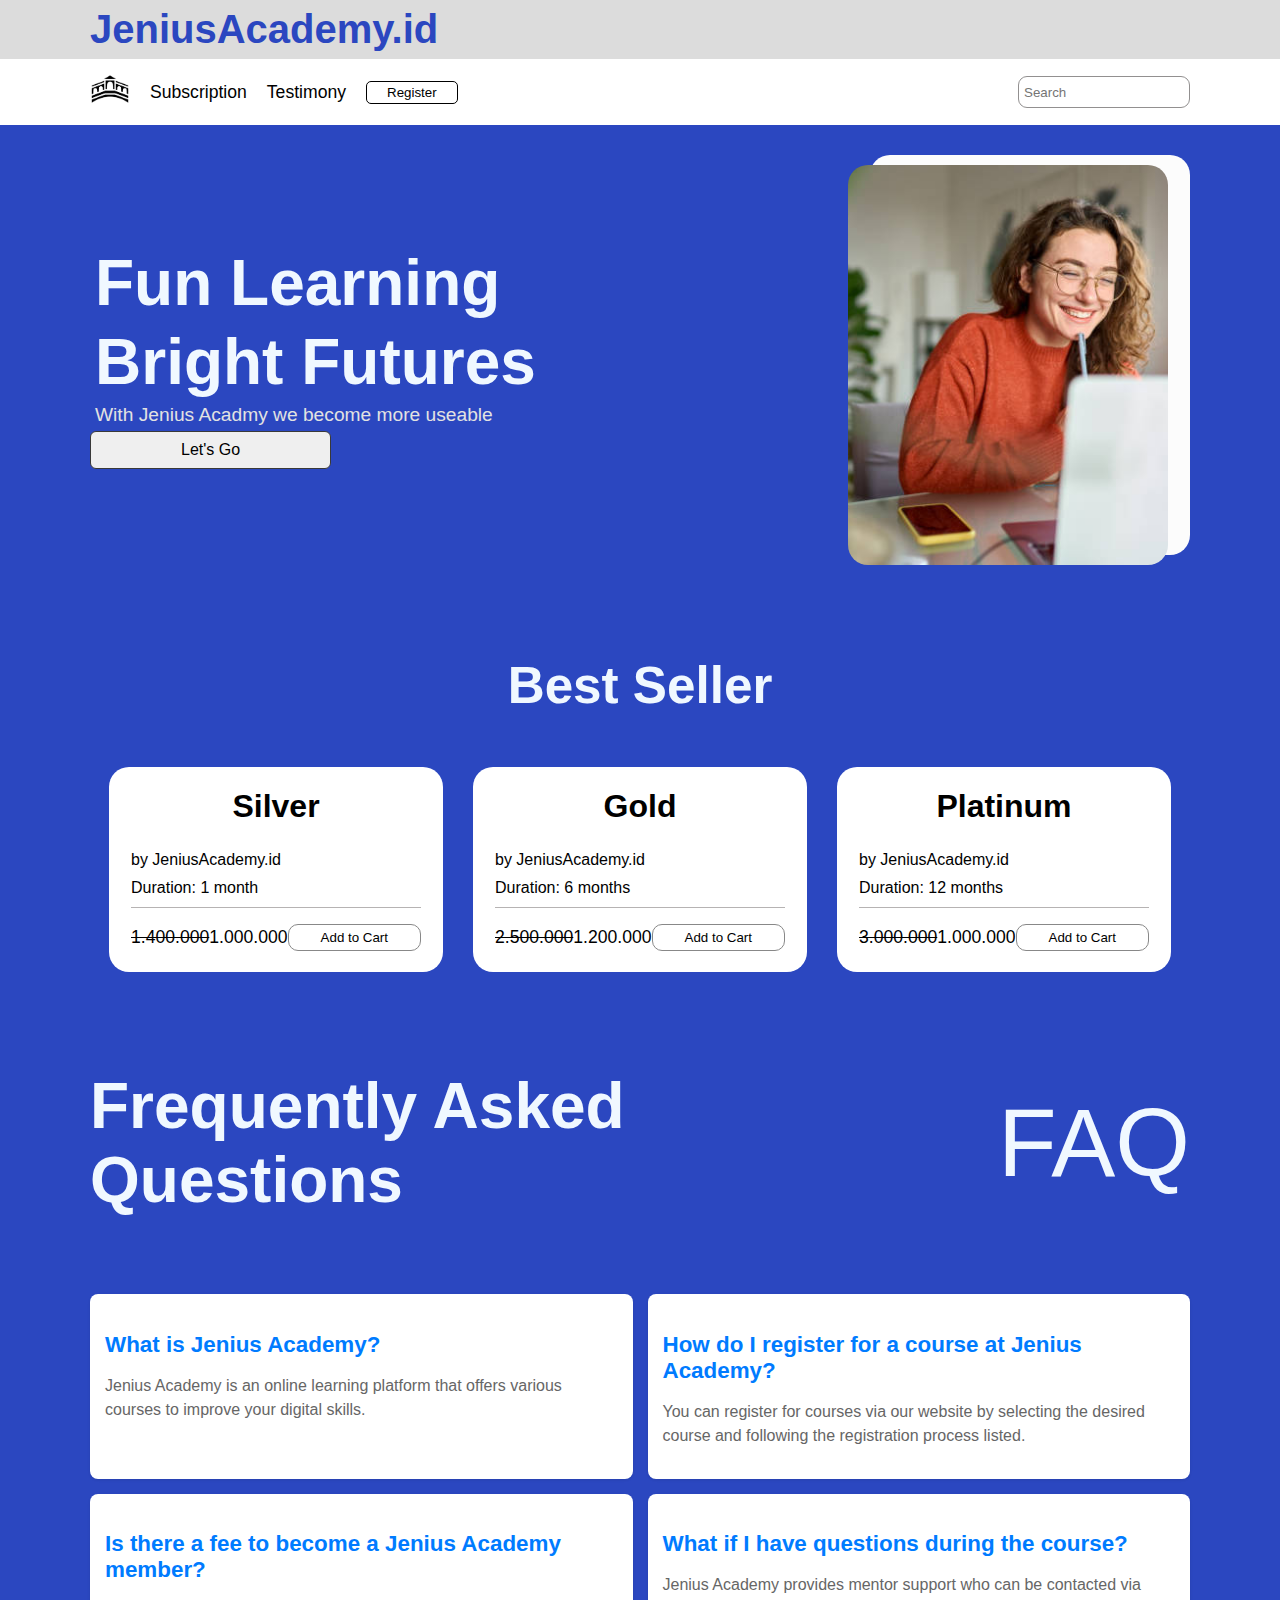
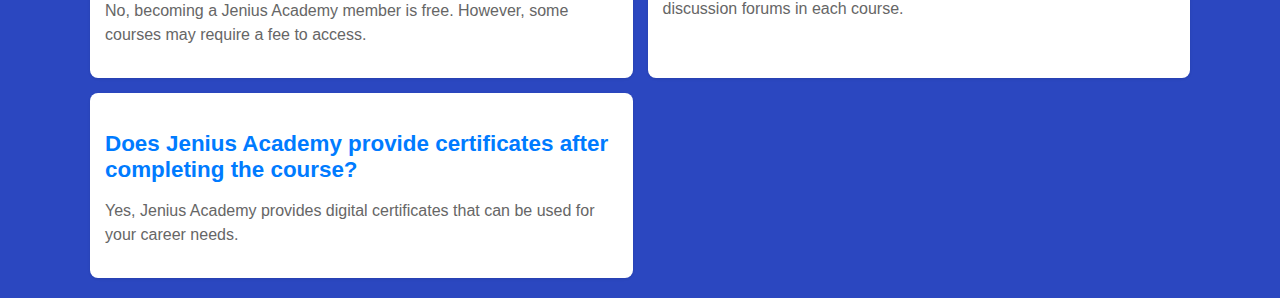
==== index.html @ 5dac83df "Add files via upload" ====
<!DOCTYPE html>
<html lang="en">
<head>
    <meta charset="UTF-8">
    <meta name="viewport" content="width=device-width, initial-scale=1.0">
    <link rel="stylesheet" href="./../css/home.css">
    <title>Homepage</title>
</head>
<body>
    <div class="home">
        <div class="top">
            <div class="nav-top">
                <p>JeniusAcademy.id</p>
            </div>
            <div class="nav">
                <ul>
                    <li>
                        <a href="./" class="img">
                            <img src="./../../Assets/logo_hci.png" alt="">
                        </a>                        
                        <!-- <p>Home</p> -->
                    </li>
                    <li>
                        <p><a href="./subs.html">Subscription</a></p>
                    </li>
                    <li>
                        <p><a href="./testi.html">Testimony</a></p>
                    </li>
                    <li>
                        <button onclick="reg()">Register</button>
                    </li>
                </ul>
                <div class="search">
                    <input type="text" placeholder="Search">
                </div>
            </div>
        </div>
        <div class="mid">
            <div class="carousel">
                <div class="left">
                    <p>Fun Learning</p>
                    <p>Bright Futures</p>
                    <p class="desc">With Jenius Acadmy we become more useable</p>
                    <button>
                        <p>Let's Go</p>
                    </button>
                </div>
                <div class="right">
                    <div class="pak1"></div>
                    <div class="pak2">
                                              
                    </div>
                </div>
            </div>
            <div class="best">
                <div class="title">
                    <p>Best Seller</p>                    
                </div>
                <div class="cards">
                    <div class="card">
                        <div class="card-header">
                            <h1>Silver</h1>
                        </div>
                        <div class="card-body">                            
                            <p>by JeniusAcademy.id</p>
                            <p>Duration: 1 month</p>
                            <div class="r1">
                                <p>1.400.000</p>
                                <span>1.000.000</span>
                                <button>Add to Cart</button>
                            </div>
                        </div>
                    </div>
                    <div class="card">
                        <div class="card-header">
                            <h1>Gold</h1>
                        </div>
                        <div class="card-body">
                            <p>by JeniusAcademy.id</p>
                            <p>Duration: 6 months</p>
                            <div class="r1">
                                <p>2.500.000</p>
                                <span>1.200.000</span>
                                <button>Add to Cart</button>
                            </div>
                        </div>
                    </div>
                    <div class="card">
                        <div class="card-header">
                            <h1>Platinum</h1>
                        </div>
                        <div class="card-body">
                            <p>by JeniusAcademy.id</p>
                            <p>Duration: 12 months</p>
                            <div class="r1">
                                <p>3.000.000</p>
                                <span>1.000.000</span>
                                <button>Add to Cart</button>
                            </div>
                        </div>
                    </div>
                </div>
            </div>
            <div class="faq">
                <div class="faq-tit">
                    <div class="lef">
                        <p>Frequently Asked Questions</p>                        
                    </div>
                    <div class="right">
                        <p>FAQ</p>
                    </div>
                </div>
                <div class="fa-question">
                    
                <div class="faq-item">
                    <h3>What is Jenius Academy?</h3>
                    <p>Jenius Academy is an online learning platform that offers various courses to improve your digital skills.</p>
                </div>
                <div class="faq-item">
                    <h3>How do I register for a course at Jenius Academy?</h3>
                    <p>You can register for courses via our website by selecting the desired course and following the registration process listed.</p>
                </div>
                <div class="faq-item">
                    <h3>Is there a fee to become a Jenius Academy member?</h3>
                    <p>No, becoming a Jenius Academy member is free. However, some courses may require a fee to access.</p>
                </div>
                <div class="faq-item">
                    <h3>What if I have questions during the course?</h3>
                    <p>Jenius Academy provides mentor support who can be contacted via discussion forums in each course.</p>
                </div>
                <div class="faq-item">
                    <h3>Does Jenius Academy provide certificates after completing the course?</h3>
                    <p>Yes, Jenius Academy provides digital certificates that can be used for your career needs.</p>
                </div>
            </div>

        </div>
    </div>
</body>
<script src="./../../home.js"></script>
</html>
---- css/home.css ----
body {
    margin: 0;
    padding: 0;
    font-family: 'Poppins', sans-serif;    
}
.top {
    text-align: start;
}
.nav-top{
    padding: 7px 90px;
    background-color: gainsboro;
}
.nav-top p {
    font-size: 2.5rem;
    font-weight: 900;
    margin: 0;
    color: #2B47C0;
}
.nav img{
    width: 40px;
    height: auto;
}
.nav {
    align-items: center;
    padding: 5px 90px;
    list-style: none;
    display: flex;
    justify-content: space-between;
    
    a{
        text-decoration: none;
        color: #000;
    }
    button{
        background-color: transparent;
        border: 1px black solid;
        padding: 3px 20px;
        border-radius: 5px;
        cursor: pointer;
    }
    .img{
        border: 0;
        padding: 0;
        cursor: pointer;
    }
}
.nav ul {
    font-size: 1.1rem;
    display: flex;
    align-items: center;
    list-style: none;
    gap: 20px;
    margin: 0;
    padding: 0;
}
.search input {
    border-radius: 9px;
    padding: 5px;
    width: 10rem;
    height: 20px;
    border: 1px rgb(146, 144, 144) solid;
}
/*body*/
.mid{
    background-color: #2B47C0;
    color: aliceblue;
}
.carousel{
    display: flex;
    padding: 30px 90px;
    justify-content: space-between;
    align-items: center;
}
.right{
    position: relative;
}
.right .pak1{
    border-radius: 20px;
    width: 20rem;
    height: 25rem;
    background-color: rgb(252, 252, 252);
}
.right .pak2{
    border-radius: 20px;
    position: absolute;
    top: 10px;
    right: 22px;
    width: 12rem;
    height: 16rem;
    background-color: rgb(147, 147, 147);
}
.right .pak2 {
    width: 100%;
    height: 100%;
    background-image: url('./../../Assets/bck-2.jpg');
    background-size: cover;
    background-position: center;
    background-clip: initial;
}

.left p{
    font-size: 4rem;
    font-weight: bolder;
    margin: 5px;
}
.left .desc {
    font-size: 1.2rem;
    color: #e2e2e2;
    font-weight: 100;
}
.left button {
    padding: 5px 50px;
    cursor: pointer;
    border: 1px rgb(57, 57, 57) solid;
    border-radius: 6px;
    p {
        margin: 0;
        font-size: 1rem;
        font-weight: lighter;
        padding: 4px 40px;
    }
}

.best{
    padding: 20px 60px 0 60px;
    display: flex;
    flex-direction: column;
    align-items: center;

    .title{
        font-size: 3.2rem;
        font-weight: bolder;
    }
}
.best .cards {
    display: flex;
    justify-content: space-evenly;
    gap: 30px;
}
.best .card{
    background-color: rgb(255, 255, 255);
    border-radius: 20px;
}
.best .card p {
    margin: 0;
    color: #000;
}
.card-header{
    color: #000;
    text-align: center;
}
/* .card-header img{
    width: 22rem;
    height: 11.8rem;
    border-radius: 20px;
    border-bottom-left-radius: 0;
    border-bottom-right-radius: 0;
} */

.card-body .tile{
    font-size: 1.5rem;
    font-weight: 700;
}
.card-body {
    padding: 5px 22px;
    display: flex;
    flex-direction: column;
    gap: 10px;
}
.r1 {
    border-top: 1px rgb(182, 179, 179) solid;
    padding: 1rem 0;
    font-size: 1.1rem;
    display: flex;
    align-items: center;
    justify-content: space-between;

    button {
        border-radius: 10px;
        padding: 5px 2rem;
        border: 1px rgb(136, 136, 136) solid;
        background-color: transparent;
    }
    p{
        text-decoration: line-through black;
    }
    span {
        color: #000;
    }
}

/*faq*/
.faq {
    padding: 20px 90px ;
}
.faq-tit{
    display: flex;
    justify-content: space-between;
    font-size: 4rem;
    align-items: center;
}
.faq-tit .lef{
    width: 50%;
    font-weight: bolder;
}
.faq-tit .right{
    font-size: 6rem;
}


.faq .fa-question {
    display: grid;
    grid-template-columns: 1fr;
    gap: 15px;
}

.faq .faq-item {
    background-color: #fff;
    border-radius: 8px;
    padding: 15px;
    box-shadow: 0 1px 3px rgba(0,0,0,0.1);
}

.faq .faq-item h3 {
    font-size: 1.4rem;
    color: #007BFF;
    margin-bottom: 10px;
}

.faq .faq-item p {
    font-size: 1rem;
    color: #666;
    line-height: 1.5;
}

@media (min-width: 768px) {
    .faq .fa-question {
        grid-template-columns: repeat(2, 1fr);
    }
}
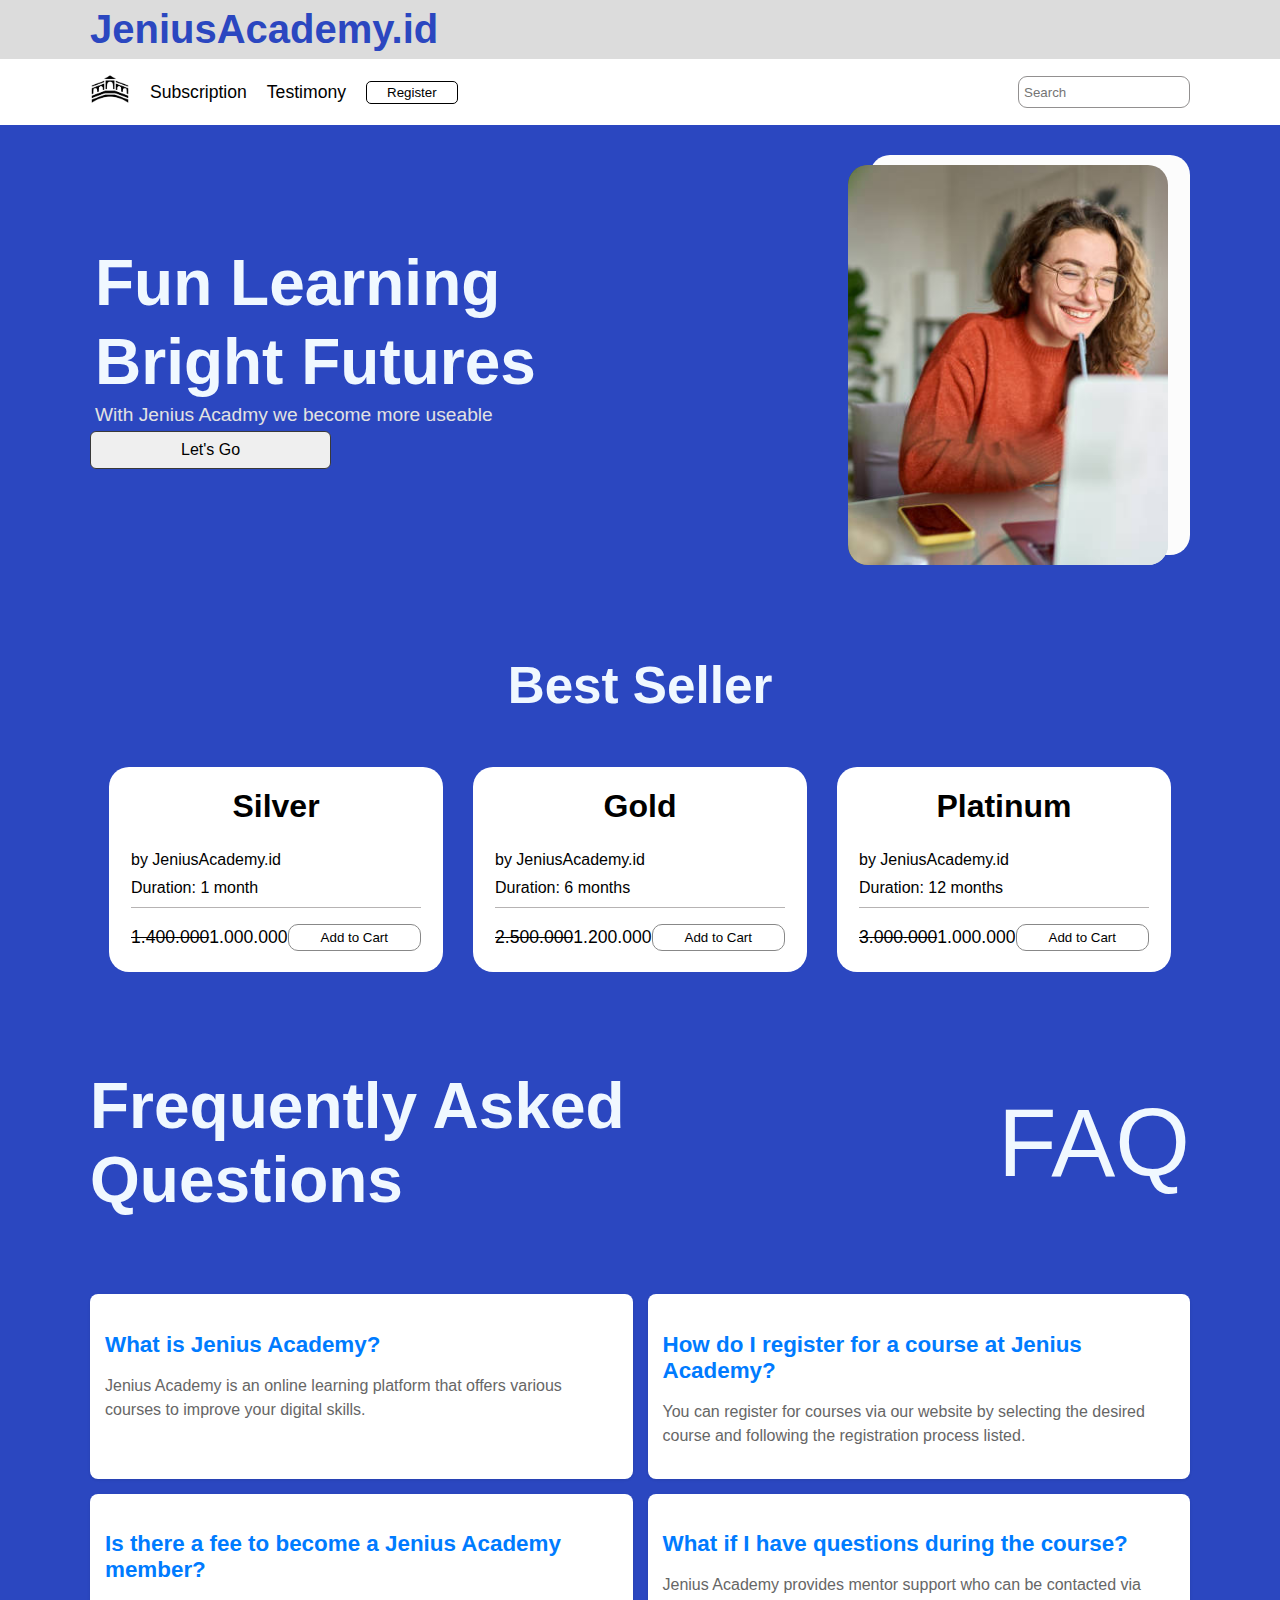
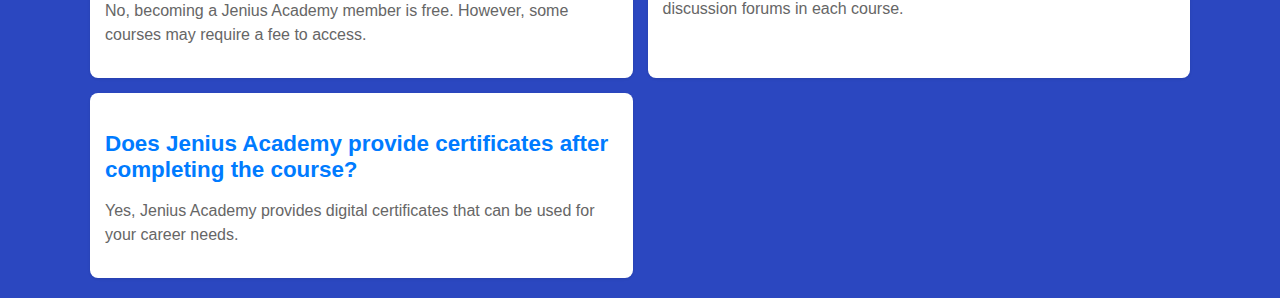
==== commit c867067c: "Update index.html" ====
--- a/index.html
+++ b/index.html
@@ -3,7 +3,7 @@
 <head>
     <meta charset="UTF-8">
     <meta name="viewport" content="width=device-width, initial-scale=1.0">
-    <link rel="stylesheet" href="./../css/home.css">
+    <link rel="stylesheet" href="css/home.css">
     <title>Homepage</title>
 </head>
 <body>
@@ -16,15 +16,15 @@
                 <ul>
                     <li>
                         <a href="./" class="img">
-                            <img src="./../../Assets/logo_hci.png" alt="">
+                            <img src="Assets/logo_hci.png" alt="">
                         </a>                        
                         <!-- <p>Home</p> -->
                     </li>
                     <li>
-                        <p><a href="./subs.html">Subscription</a></p>
+                        <p><a href="html/subs.html">Subscription</a></p>
                     </li>
                     <li>
-                        <p><a href="./testi.html">Testimony</a></p>
+                        <p><a href="html/testi.html">Testimony</a></p>
                     </li>
                     <li>
                         <button onclick="reg()">Register</button>
@@ -47,6 +47,7 @@
                 </div>
                 <div class="right">
                     <div class="pak1"></div>
+                    <img src="Assets/bck-2.jpg" class="pak2">
                     <div class="pak2">
                                               
                     </div>
@@ -137,5 +138,5 @@
         </div>
     </div>
 </body>
-<script src="./../../home.js"></script>
-</html>+<script src="js/home.js"></script>
+</html>
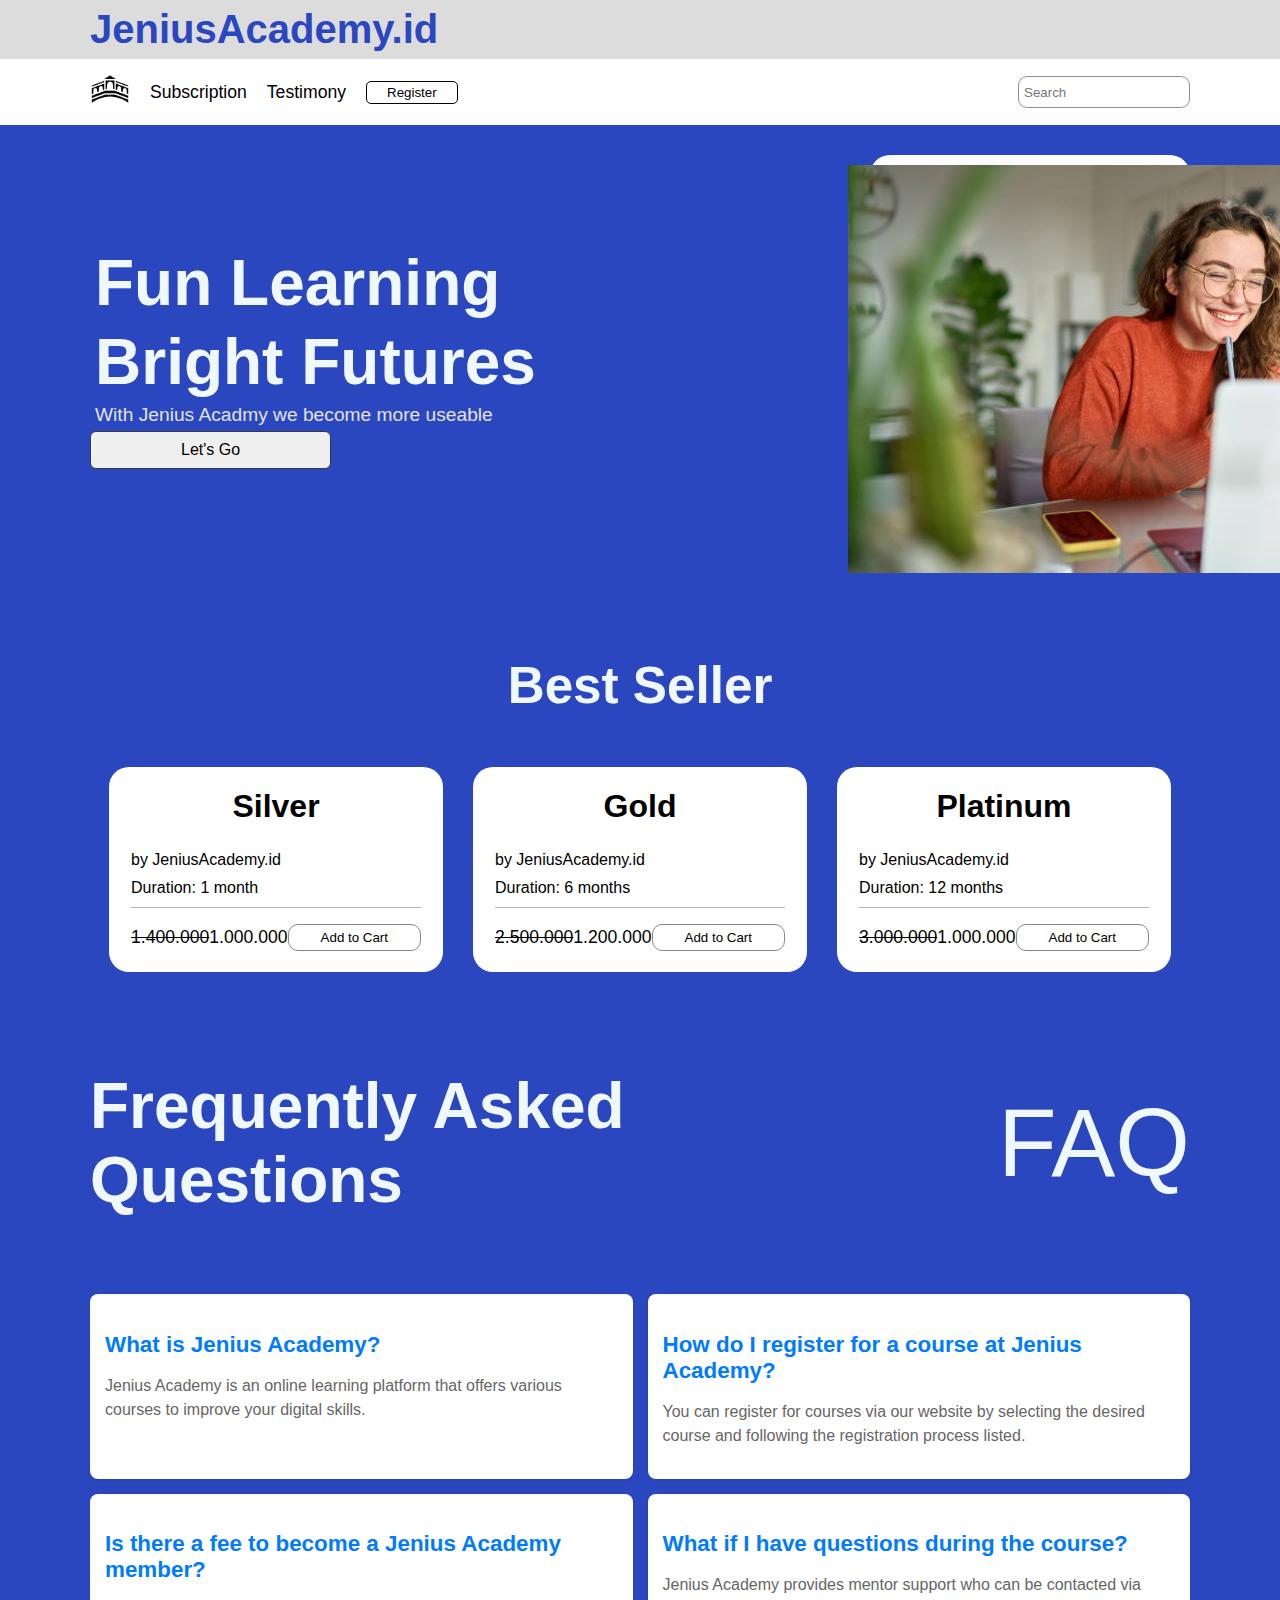
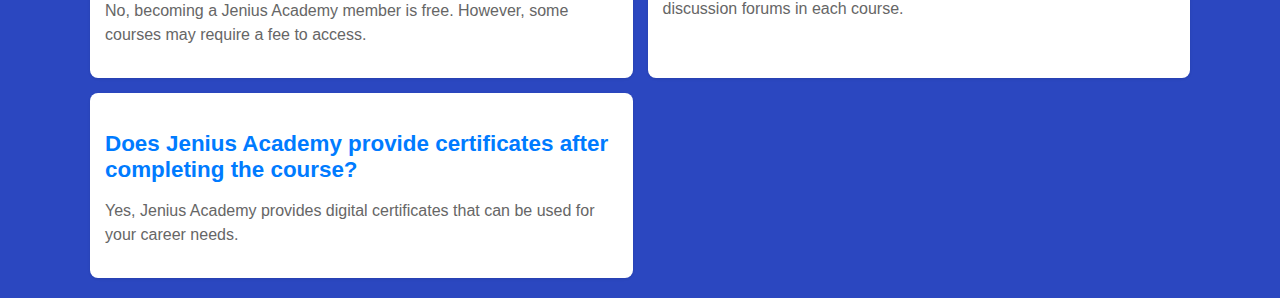
==== commit f3d4c219: "Update index.html" ====
--- a/index.html
+++ b/index.html
@@ -47,8 +47,8 @@
                 </div>
                 <div class="right">
                     <div class="pak1"></div>
-                    <img src="Assets/bck-2.jpg" class="pak2">
                     <div class="pak2">
+                        <img src="Assets/bck-2.jpg">
                                               
                     </div>
                 </div>
--- a/css/home.css
+++ b/css/home.css
@@ -1,241 +1,241 @@
-body {
-    margin: 0;
-    padding: 0;
-    font-family: 'Poppins', sans-serif;    
-}
-.top {
-    text-align: start;
-}
-.nav-top{
-    padding: 7px 90px;
-    background-color: gainsboro;
-}
-.nav-top p {
-    font-size: 2.5rem;
-    font-weight: 900;
-    margin: 0;
-    color: #2B47C0;
-}
-.nav img{
-    width: 40px;
-    height: auto;
-}
-.nav {
-    align-items: center;
-    padding: 5px 90px;
-    list-style: none;
-    display: flex;
-    justify-content: space-between;
-    
-    a{
-        text-decoration: none;
-        color: #000;
-    }
-    button{
-        background-color: transparent;
-        border: 1px black solid;
-        padding: 3px 20px;
-        border-radius: 5px;
-        cursor: pointer;
-    }
-    .img{
-        border: 0;
-        padding: 0;
-        cursor: pointer;
-    }
-}
-.nav ul {
-    font-size: 1.1rem;
-    display: flex;
-    align-items: center;
-    list-style: none;
-    gap: 20px;
-    margin: 0;
-    padding: 0;
-}
-.search input {
-    border-radius: 9px;
-    padding: 5px;
-    width: 10rem;
-    height: 20px;
-    border: 1px rgb(146, 144, 144) solid;
-}
-/*body*/
-.mid{
-    background-color: #2B47C0;
-    color: aliceblue;
-}
-.carousel{
-    display: flex;
-    padding: 30px 90px;
-    justify-content: space-between;
-    align-items: center;
-}
-.right{
-    position: relative;
-}
-.right .pak1{
-    border-radius: 20px;
-    width: 20rem;
-    height: 25rem;
-    background-color: rgb(252, 252, 252);
-}
-.right .pak2{
-    border-radius: 20px;
-    position: absolute;
-    top: 10px;
-    right: 22px;
-    width: 12rem;
-    height: 16rem;
-    background-color: rgb(147, 147, 147);
-}
-.right .pak2 {
-    width: 100%;
-    height: 100%;
-    background-image: url('./../../Assets/bck-2.jpg');
-    background-size: cover;
-    background-position: center;
-    background-clip: initial;
-}
-
-.left p{
-    font-size: 4rem;
-    font-weight: bolder;
-    margin: 5px;
-}
-.left .desc {
-    font-size: 1.2rem;
-    color: #e2e2e2;
-    font-weight: 100;
-}
-.left button {
-    padding: 5px 50px;
-    cursor: pointer;
-    border: 1px rgb(57, 57, 57) solid;
-    border-radius: 6px;
-    p {
-        margin: 0;
-        font-size: 1rem;
-        font-weight: lighter;
-        padding: 4px 40px;
-    }
-}
-
-.best{
-    padding: 20px 60px 0 60px;
-    display: flex;
-    flex-direction: column;
-    align-items: center;
-
-    .title{
-        font-size: 3.2rem;
-        font-weight: bolder;
-    }
-}
-.best .cards {
-    display: flex;
-    justify-content: space-evenly;
-    gap: 30px;
-}
-.best .card{
-    background-color: rgb(255, 255, 255);
-    border-radius: 20px;
-}
-.best .card p {
-    margin: 0;
-    color: #000;
-}
-.card-header{
-    color: #000;
-    text-align: center;
-}
-/* .card-header img{
-    width: 22rem;
-    height: 11.8rem;
-    border-radius: 20px;
-    border-bottom-left-radius: 0;
-    border-bottom-right-radius: 0;
-} */
-
-.card-body .tile{
-    font-size: 1.5rem;
-    font-weight: 700;
-}
-.card-body {
-    padding: 5px 22px;
-    display: flex;
-    flex-direction: column;
-    gap: 10px;
-}
-.r1 {
-    border-top: 1px rgb(182, 179, 179) solid;
-    padding: 1rem 0;
-    font-size: 1.1rem;
-    display: flex;
-    align-items: center;
-    justify-content: space-between;
-
-    button {
-        border-radius: 10px;
-        padding: 5px 2rem;
-        border: 1px rgb(136, 136, 136) solid;
-        background-color: transparent;
-    }
-    p{
-        text-decoration: line-through black;
-    }
-    span {
-        color: #000;
-    }
-}
-
-/*faq*/
-.faq {
-    padding: 20px 90px ;
-}
-.faq-tit{
-    display: flex;
-    justify-content: space-between;
-    font-size: 4rem;
-    align-items: center;
-}
-.faq-tit .lef{
-    width: 50%;
-    font-weight: bolder;
-}
-.faq-tit .right{
-    font-size: 6rem;
-}
-
-
-.faq .fa-question {
-    display: grid;
-    grid-template-columns: 1fr;
-    gap: 15px;
-}
-
-.faq .faq-item {
-    background-color: #fff;
-    border-radius: 8px;
-    padding: 15px;
-    box-shadow: 0 1px 3px rgba(0,0,0,0.1);
-}
-
-.faq .faq-item h3 {
-    font-size: 1.4rem;
-    color: #007BFF;
-    margin-bottom: 10px;
-}
-
-.faq .faq-item p {
-    font-size: 1rem;
-    color: #666;
-    line-height: 1.5;
-}
-
-@media (min-width: 768px) {
-    .faq .fa-question {
-        grid-template-columns: repeat(2, 1fr);
-    }
-}
-
+body {
+    margin: 0;
+    padding: 0;
+    font-family: 'Poppins', sans-serif;    
+}
+.top {
+    text-align: start;
+}
+.nav-top{
+    padding: 7px 90px;
+    background-color: gainsboro;
+}
+.nav-top p {
+    font-size: 2.5rem;
+    font-weight: 900;
+    margin: 0;
+    color: #2B47C0;
+}
+.nav img{
+    width: 40px;
+    height: auto;
+}
+.nav {
+    align-items: center;
+    padding: 5px 90px;
+    list-style: none;
+    display: flex;
+    justify-content: space-between;
+    
+    a{
+        text-decoration: none;
+        color: #000;
+    }
+    button{
+        background-color: transparent;
+        border: 1px black solid;
+        padding: 3px 20px;
+        border-radius: 5px;
+        cursor: pointer;
+    }
+    .img{
+        border: 0;
+        padding: 0;
+        cursor: pointer;
+    }
+}
+.nav ul {
+    font-size: 1.1rem;
+    display: flex;
+    align-items: center;
+    list-style: none;
+    gap: 20px;
+    margin: 0;
+    padding: 0;
+}
+.search input {
+    border-radius: 9px;
+    padding: 5px;
+    width: 10rem;
+    height: 20px;
+    border: 1px rgb(146, 144, 144) solid;
+}
+/*body*/
+.mid{
+    background-color: #2B47C0;
+    color: aliceblue;
+}
+.carousel{
+    display: flex;
+    padding: 30px 90px;
+    justify-content: space-between;
+    align-items: center;
+}
+.right{
+    position: relative;
+}
+.right .pak1{
+    border-radius: 20px;
+    width: 20rem;
+    height: 25rem;
+    background-color: rgb(252, 252, 252);
+}
+.right .pak2{
+    border-radius: 20px;
+    position: absolute;
+    top: 10px;
+    right: 22px;
+    width: 12rem;
+    height: 16rem;
+    background-color: rgb(147, 147, 147);
+}
+.right .pak2 {
+    width: 100%;
+    height: 100%;
+    background-image: url('./../../Assets/bck-2.jpg');
+    background-size: cover;
+    background-position: center;
+    background-clip: initial;
+}
+
+.left p{
+    font-size: 4rem;
+    font-weight: bolder;
+    margin: 5px;
+}
+.left .desc {
+    font-size: 1.2rem;
+    color: #e2e2e2;
+    font-weight: 100;
+}
+.left button {
+    padding: 5px 50px;
+    cursor: pointer;
+    border: 1px rgb(57, 57, 57) solid;
+    border-radius: 6px;
+    p {
+        margin: 0;
+        font-size: 1rem;
+        font-weight: lighter;
+        padding: 4px 40px;
+    }
+}
+
+.best{
+    padding: 20px 60px 0 60px;
+    display: flex;
+    flex-direction: column;
+    align-items: center;
+
+    .title{
+        font-size: 3.2rem;
+        font-weight: bolder;
+    }
+}
+.best .cards {
+    display: flex;
+    justify-content: space-evenly;
+    gap: 30px;
+}
+.best .card{
+    background-color: rgb(255, 255, 255);
+    border-radius: 20px;
+}
+.best .card p {
+    margin: 0;
+    color: #000;
+}
+.card-header{
+    color: #000;
+    text-align: center;
+}
+/* .card-header img{
+    width: 22rem;
+    height: 11.8rem;
+    border-radius: 20px;
+    border-bottom-left-radius: 0;
+    border-bottom-right-radius: 0;
+} */
+
+.card-body .tile{
+    font-size: 1.5rem;
+    font-weight: 700;
+}
+.card-body {
+    padding: 5px 22px;
+    display: flex;
+    flex-direction: column;
+    gap: 10px;
+}
+.r1 {
+    border-top: 1px rgb(182, 179, 179) solid;
+    padding: 1rem 0;
+    font-size: 1.1rem;
+    display: flex;
+    align-items: center;
+    justify-content: space-between;
+
+    button {
+        border-radius: 10px;
+        padding: 5px 2rem;
+        border: 1px rgb(136, 136, 136) solid;
+        background-color: transparent;
+    }
+    p{
+        text-decoration: line-through black;
+    }
+    span {
+        color: #000;
+    }
+}
+
+/*faq*/
+.faq {
+    padding: 20px 90px ;
+}
+.faq-tit{
+    display: flex;
+    justify-content: space-between;
+    font-size: 4rem;
+    align-items: center;
+}
+.faq-tit .lef{
+    width: 50%;
+    font-weight: bolder;
+}
+.faq-tit .right{
+    font-size: 6rem;
+}
+
+
+.faq .fa-question {
+    display: grid;
+    grid-template-columns: 1fr;
+    gap: 15px;
+}
+
+.faq .faq-item {
+    background-color: #fff;
+    border-radius: 8px;
+    padding: 15px;
+    box-shadow: 0 1px 3px rgba(0,0,0,0.1);
+}
+
+.faq .faq-item h3 {
+    font-size: 1.4rem;
+    color: #007BFF;
+    margin-bottom: 10px;
+}
+
+.faq .faq-item p {
+    font-size: 1rem;
+    color: #666;
+    line-height: 1.5;
+}
+
+@media (min-width: 768px) {
+    .faq .fa-question {
+        grid-template-columns: repeat(2, 1fr);
+    }
+}
+
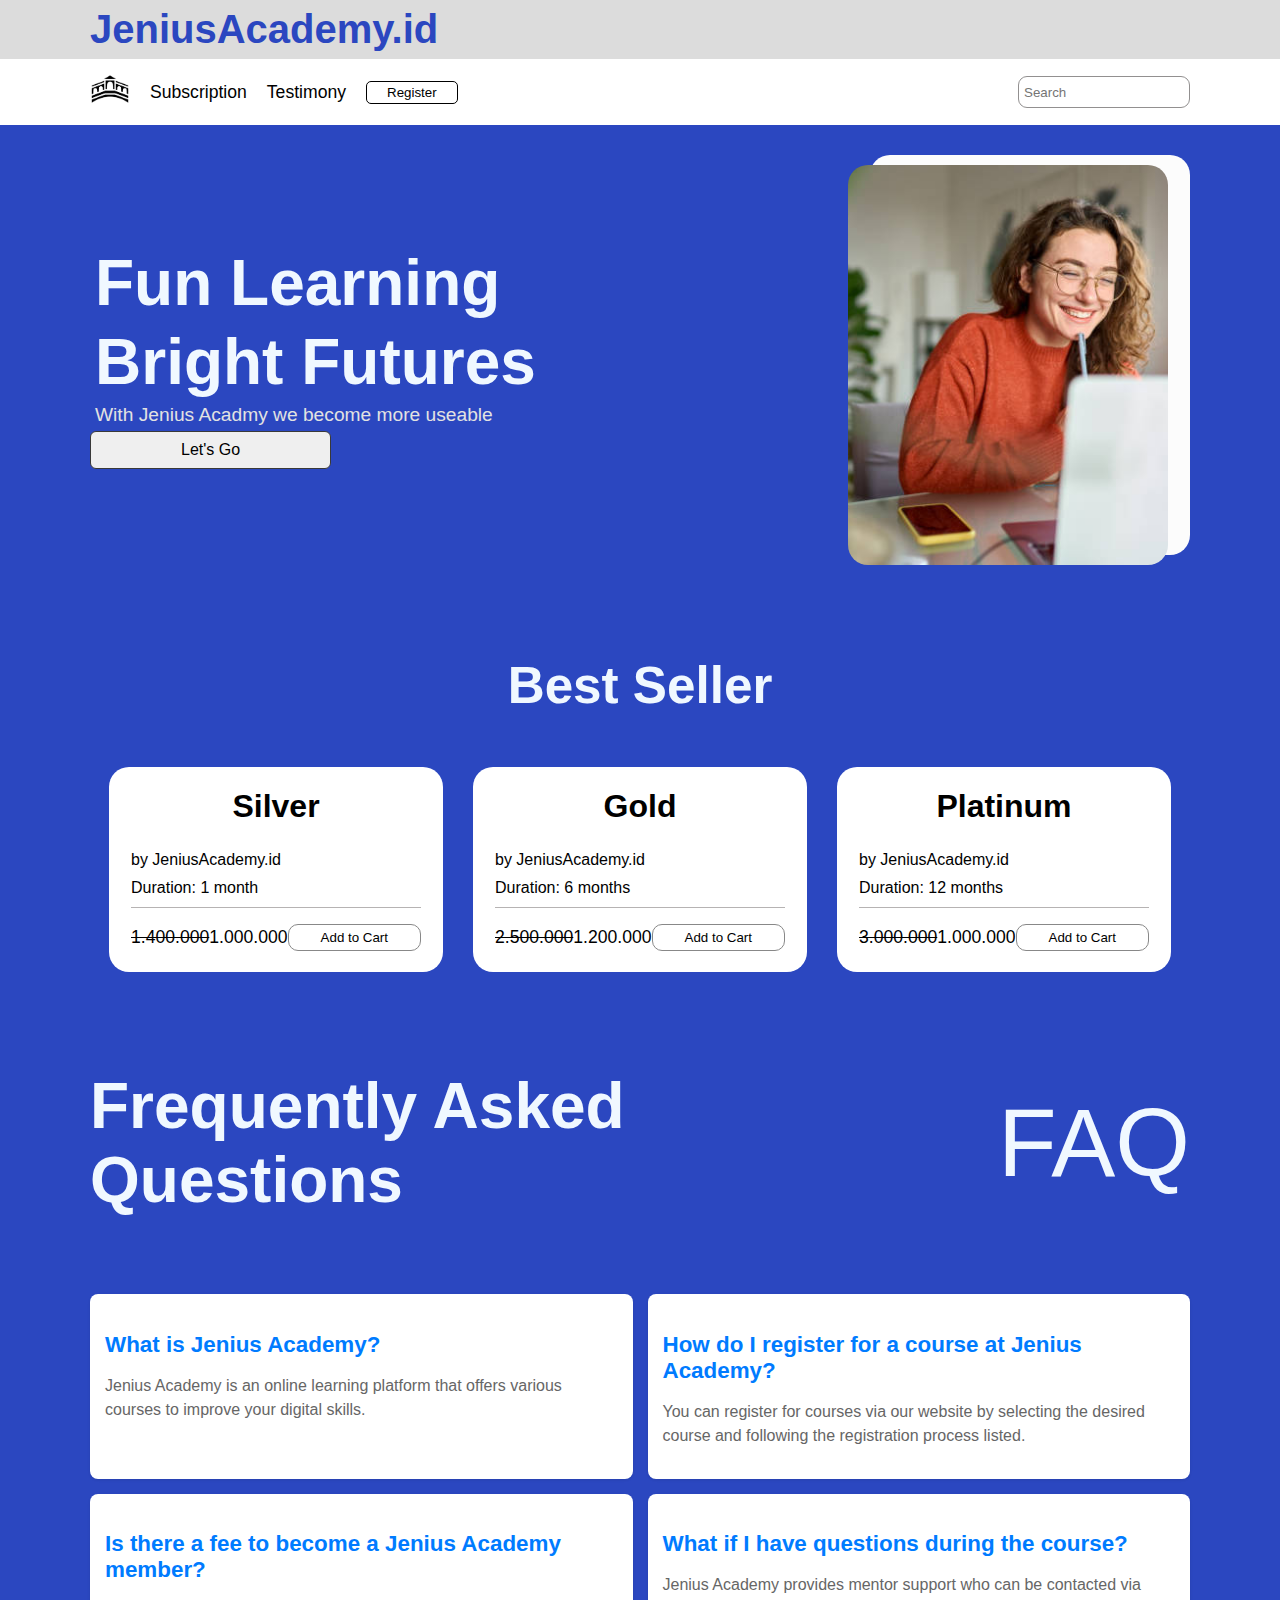
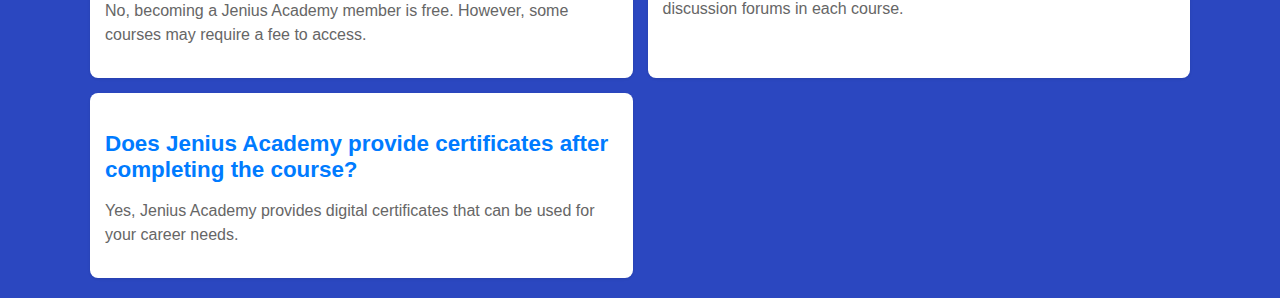
==== commit 75a48674: "Update index.html" ====
--- a/index.html
+++ b/index.html
@@ -48,7 +48,7 @@
                 <div class="right">
                     <div class="pak1"></div>
                     <div class="pak2">
-                        <img src="Assets/bck-2.jpg">
+                        
                                               
                     </div>
                 </div>
--- a/css/home.css
+++ b/css/home.css
@@ -92,7 +92,7 @@
 .right .pak2 {
     width: 100%;
     height: 100%;
-    background-image: url('./../../Assets/bck-2.jpg');
+    background-image: url('../Assets/bck-2.jpg');
     background-size: cover;
     background-position: center;
     background-clip: initial;
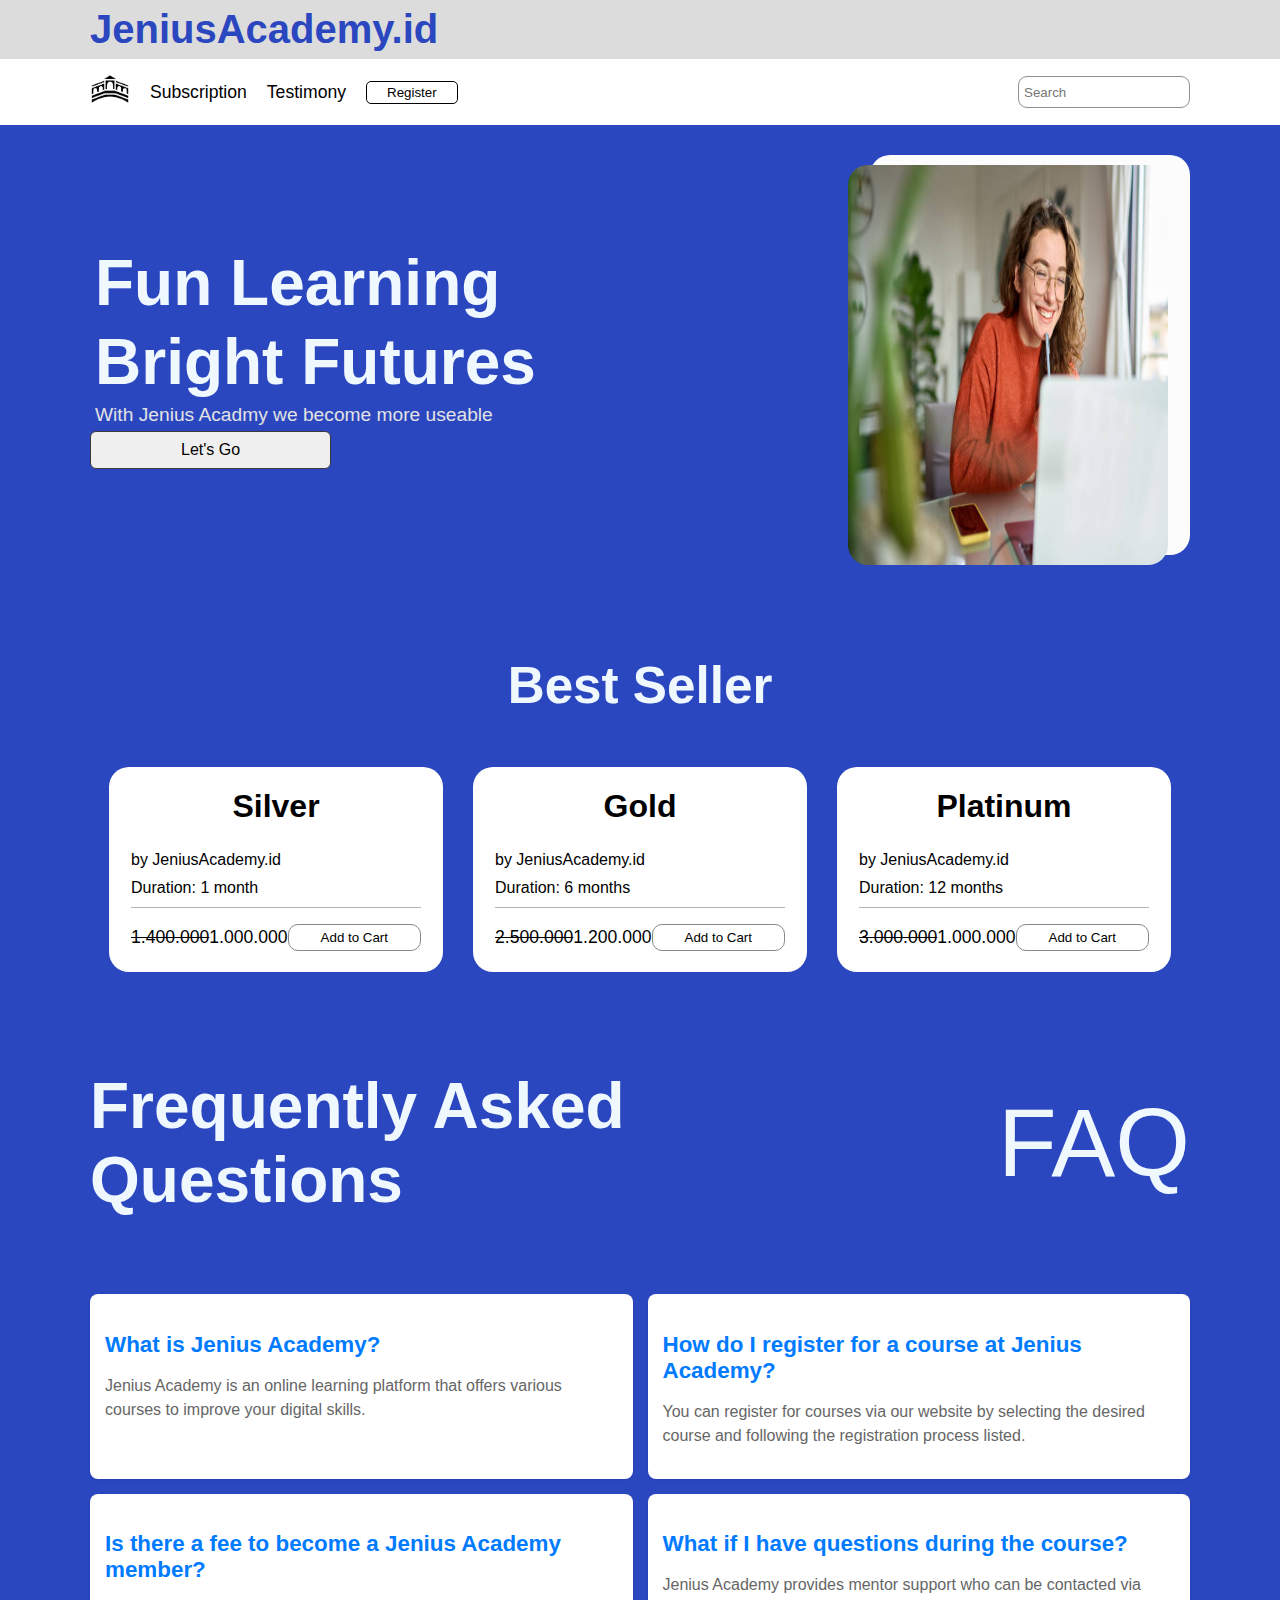
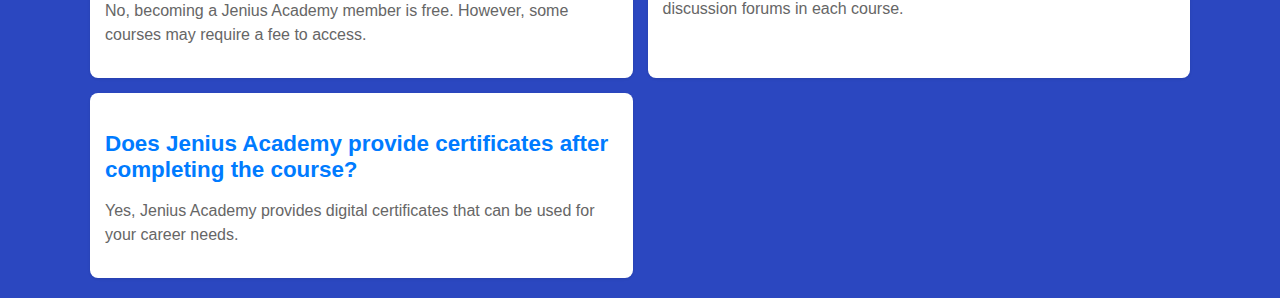
==== commit cd9e10f0: "Update index.html" ====
--- a/index.html
+++ b/index.html
@@ -47,10 +47,7 @@
                 </div>
                 <div class="right">
                     <div class="pak1"></div>
-                    <div class="pak2">
-                        
-                                              
-                    </div>
+                    <img src="./../Assets/bck-2.jpg" alt="" class="pak2">
                 </div>
             </div>
             <div class="best">
--- a/css/home.css
+++ b/css/home.css
@@ -93,6 +93,15 @@
     width: 100%;
     height: 100%;
     background-image: url('../Assets/bck-2.jpg');
+    background-size: cover;
+    background-position: center;
+    background-clip: initial;
+}
+
+.right .pak2 .img
+{
+    width: 100%;
+    height: 100%;
     background-size: cover;
     background-position: center;
     background-clip: initial;
